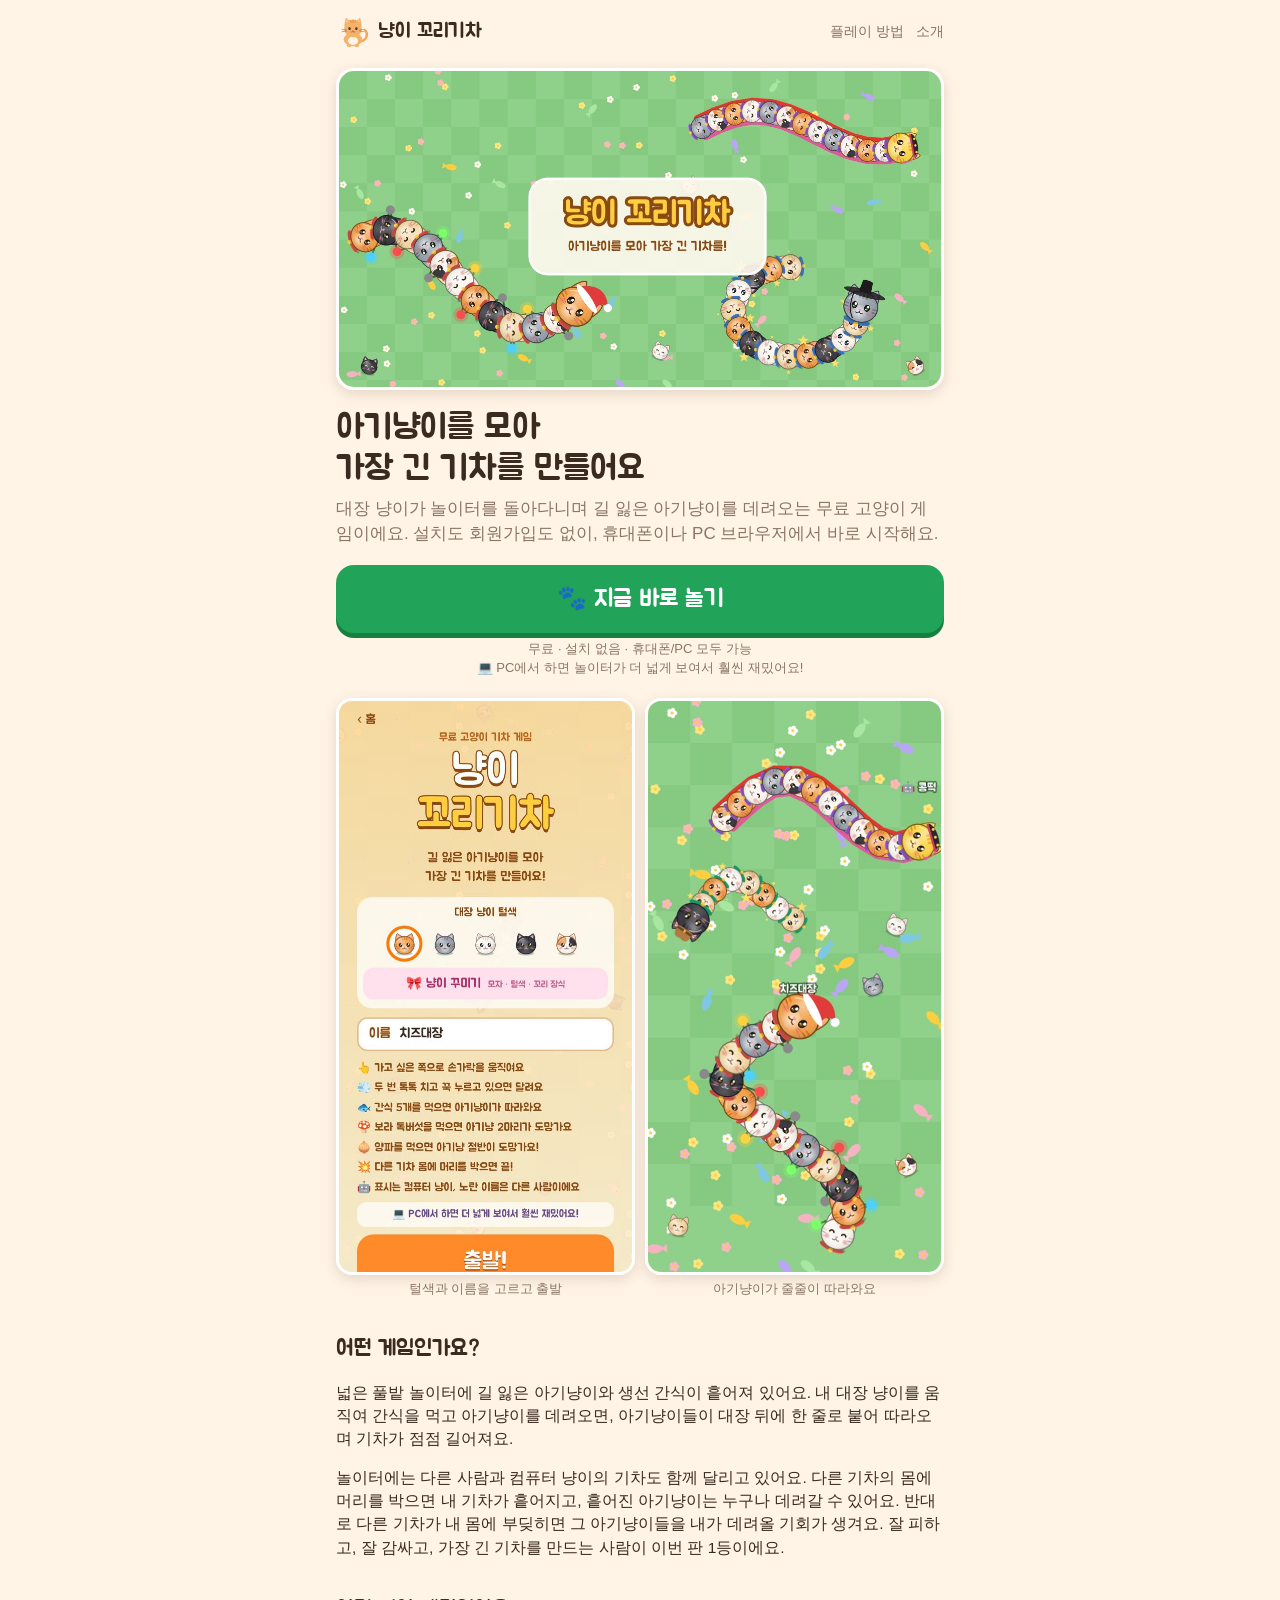
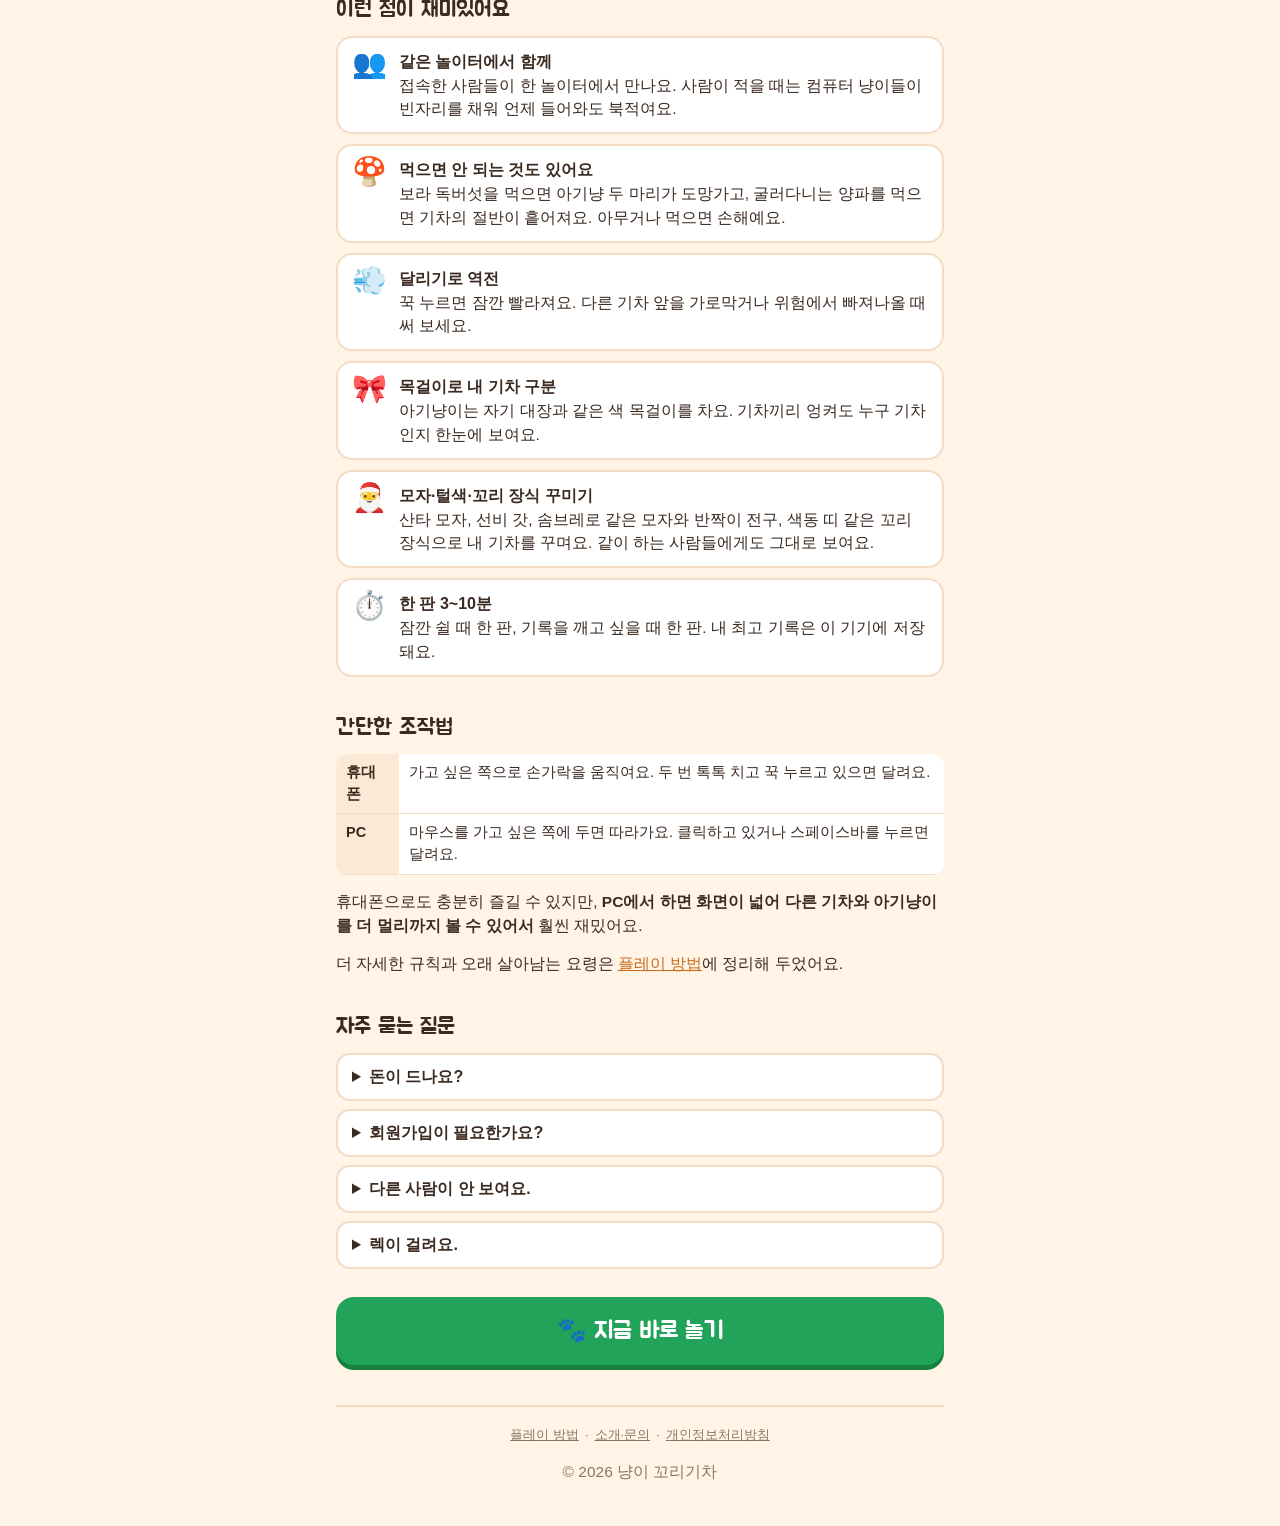
==== index.html @ c0234a65 "새 주소 nyangtrain.com 연결 (CNAME, 대표 주소·사이트맵 변경) Co-Authored-By: Claude Opus 5.5 <noreply@anthropic.com" ====
<!doctype html>
<html lang="ko">
<head>
  <meta charset="utf-8">
  <meta name="viewport" content="width=device-width, initial-scale=1, viewport-fit=cover">
  <title>냥이 꼬리기차 - 아기냥이를 모아 기차를 만드는 무료 고양이 게임</title>
  <meta name="description" content="대장 냥이가 길 잃은 아기냥이를 모아 줄줄이 기차를 만드는 무료 웹게임이에요. 설치 없이 휴대폰과 PC 브라우저에서 바로, 다른 사람들과 같은 놀이터에서 놀 수 있어요.">
  <meta name="theme-color" content="#8fd18a">
  <meta property="og:type" content="website">
  <meta property="og:title" content="냥이 꼬리기차">
  <meta property="og:description" content="아기냥이를 모아 가장 긴 고양이 기차를 만들어요. 설치 없이 바로 하는 무료 게임.">
  <meta property="og:image" content="https://nyangtrain.com/assets/img/og-cats.jpg">
  <meta property="og:image:width" content="1200">
  <meta property="og:image:height" content="630">
  <meta property="og:url" content="https://nyangtrain.com/">
  <link rel="canonical" href="https://nyangtrain.com/">
  <link rel="icon" href="assets/cat.svg" type="image/svg+xml">
  <link rel="preconnect" href="https://fonts.googleapis.com">
  <link rel="preconnect" href="https://fonts.gstatic.com" crossorigin>
  <link href="https://fonts.googleapis.com/css2?family=Jua&display=swap" rel="stylesheet">
  <link rel="stylesheet" href="assets/style.css">
  <link rel="stylesheet" href="assets/site.css">
</head>
<body class="page">
  <header class="top">
    <a class="logo" href="./"><img src="assets/cat.svg" alt="">냥이 꼬리기차</a>
    <nav><a href="guide.html">플레이 방법</a><a href="about.html">소개</a></nav>
  </header>

  <main>
    <a href="play/"><img src="assets/img/og-cats.jpg" width="1200" height="630" alt="모자를 쓴 대장 냥이들이 아기냥이 기차를 끌고 가는 그림" style="width:100%;height:auto;border-radius:18px;border:3px solid #fff;box-shadow:0 4px 14px rgba(80,50,20,.15);margin-top:6px;display:block"></a>
    <h1>아기냥이를 모아<br>가장 긴 기차를 만들어요</h1>
    <p class="lead">대장 냥이가 놀이터를 돌아다니며 길 잃은 아기냥이를 데려오는 무료 고양이 게임이에요. 설치도 회원가입도 없이, 휴대폰이나 PC 브라우저에서 바로 시작해요.</p>
    <a class="play-btn" href="play/">🐾 지금 바로 놀기</a>
    <p class="small">무료 · 설치 없음 · 휴대폰/PC 모두 가능<br>💻 PC에서 하면 놀이터가 더 넓게 보여서 훨씬 재밌어요!</p>

    <div class="shots">
      <figure style="margin:0"><img src="assets/img/start.jpg" width="390" height="760" alt="냥이 꼬리기차 시작 화면: 대장 냥이 털색과 이름을 고르는 화면"><figcaption>털색과 이름을 고르고 출발</figcaption></figure>
      <figure style="margin:0"><img src="assets/img/play.jpg" width="390" height="760" alt="모자를 쓴 대장 냥이 뒤로 아기냥이들이 줄지어 따라오는 그림"><figcaption>아기냥이가 줄줄이 따라와요</figcaption></figure>
    </div>

    <h2>어떤 게임인가요?</h2>
    <p>넓은 풀밭 놀이터에 길 잃은 아기냥이와 생선 간식이 흩어져 있어요. 내 대장 냥이를 움직여 간식을 먹고 아기냥이를 데려오면, 아기냥이들이 대장 뒤에 한 줄로 붙어 따라오며 기차가 점점 길어져요.</p>
    <p>놀이터에는 다른 사람과 컴퓨터 냥이의 기차도 함께 달리고 있어요. 다른 기차의 몸에 머리를 박으면 내 기차가 흩어지고, 흩어진 아기냥이는 누구나 데려갈 수 있어요. 반대로 다른 기차가 내 몸에 부딪히면 그 아기냥이들을 내가 데려올 기회가 생겨요. 잘 피하고, 잘 감싸고, 가장 긴 기차를 만드는 사람이 이번 판 1등이에요.</p>

    <h2>이런 점이 재미있어요</h2>
    <ul class="cards">
      <li class="item"><span class="ico">👥</span><span><b>같은 놀이터에서 함께</b>접속한 사람들이 한 놀이터에서 만나요. 사람이 적을 때는 컴퓨터 냥이들이 빈자리를 채워 언제 들어와도 북적여요.</span></li>
      <li class="item"><span class="ico">🍄</span><span><b>먹으면 안 되는 것도 있어요</b>보라 독버섯을 먹으면 아기냥 두 마리가 도망가고, 굴러다니는 양파를 먹으면 기차의 절반이 흩어져요. 아무거나 먹으면 손해예요.</span></li>
      <li class="item"><span class="ico">💨</span><span><b>달리기로 역전</b>꾹 누르면 잠깐 빨라져요. 다른 기차 앞을 가로막거나 위험에서 빠져나올 때 써 보세요.</span></li>
      <li class="item"><span class="ico">🎀</span><span><b>목걸이로 내 기차 구분</b>아기냥이는 자기 대장과 같은 색 목걸이를 차요. 기차끼리 엉켜도 누구 기차인지 한눈에 보여요.</span></li>
      <li class="item"><span class="ico">🎅</span><span><b>모자·털색·꼬리 장식 꾸미기</b>산타 모자, 선비 갓, 솜브레로 같은 모자와 반짝이 전구, 색동 띠 같은 꼬리 장식으로 내 기차를 꾸며요. 같이 하는 사람들에게도 그대로 보여요.</span></li>
      <li class="item"><span class="ico">⏱️</span><span><b>한 판 3~10분</b>잠깐 쉴 때 한 판, 기록을 깨고 싶을 때 한 판. 내 최고 기록은 이 기기에 저장돼요.</span></li>
    </ul>

    <h2>간단한 조작법</h2>
    <table>
      <tr><th>휴대폰</th><td>가고 싶은 쪽으로 손가락을 움직여요. 두 번 톡톡 치고 꾹 누르고 있으면 달려요.</td></tr>
      <tr><th>PC</th><td>마우스를 가고 싶은 쪽에 두면 따라가요. 클릭하고 있거나 스페이스바를 누르면 달려요.</td></tr>
    </table>
    <p>휴대폰으로도 충분히 즐길 수 있지만, <b>PC에서 하면 화면이 넓어 다른 기차와 아기냥이를 더 멀리까지 볼 수 있어서</b> 훨씬 재밌어요.</p>
    <p>더 자세한 규칙과 오래 살아남는 요령은 <a href="guide.html">플레이 방법</a>에 정리해 두었어요.</p>

    <h2>자주 묻는 질문</h2>
    <details><summary>돈이 드나요?</summary><p>아니요. 게임은 모두 무료예요. 사이트 운영을 위해 광고가 붙을 수 있어요. 원하는 사람만 짧은 광고를 보고 꾸미기를 하나씩 열 수 있고, 꾸미기는 모양만 바뀌고 실력에는 영향이 없어요.</p></details>
    <details><summary>회원가입이 필요한가요?</summary><p>필요 없어요. 이름은 게임 안에서 보일 별명만 적으면 되고, 비워 두어도 돼요. 최고 기록과 고른 털색은 이 기기의 브라우저에만 저장돼요.</p></details>
    <details><summary>다른 사람이 안 보여요.</summary><p>같은 시간에 접속한 사람이 없거나, 서버가 잠깐 쉬고 있으면 컴퓨터 냥이들과 놀게 돼요. 이름 앞에 🤖가 붙은 기차가 컴퓨터 냥이, 노란 이름이 다른 사람이에요. 서버가 처음 깨어날 때는 몇 초 걸릴 수 있어요.</p></details>
    <details><summary>렉이 걸려요.</summary><p>서버는 한국과 가까운 도쿄에 있어요. 와이파이가 약하거나 데이터가 느릴 때 기차가 끊겨 보일 수 있어요. 다른 탭과 앱을 닫고 다시 들어와 보세요.</p></details>

    <a class="play-btn" href="play/" style="margin-top:28px">🐾 지금 바로 놀기</a>
  </main>

  <footer>
    <a href="guide.html">플레이 방법</a>·<a href="about.html">소개·문의</a>·<a href="privacy.html">개인정보처리방침</a>
    <p>© 2026 냥이 꼬리기차</p>
  </footer>
</body>
</html>
---- assets/style.css ----
:root {
  --bg: #fff4e6;
  --card: #ffffff;
  --text: #3b2a20;
  --muted: #8a7566;
  --accent: #f2994a;
  --line: #f3dcc4;
}

* { box-sizing: border-box; }

html, body { margin: 0; }

body {
  background: var(--bg);
  color: var(--text);
  font-family: -apple-system, BlinkMacSystemFont, "Apple SD Gothic Neo", "Noto Sans KR", "Malgun Gothic", sans-serif;
  line-height: 1.5;
  max-width: 480px;
  margin: 0 auto;
  padding: 0 16px env(safe-area-inset-bottom);
  -webkit-tap-highlight-color: transparent;
}

.hero {
  text-align: center;
  padding: 32px 0 16px;
}

.hero-cat {
  width: 160px;
  height: 160px;
  animation: bob 2.4s ease-in-out infinite;
}

@keyframes bob {
  0%, 100% { transform: translateY(0); }
  50% { transform: translateY(-6px); }
}

h1 {
  font-size: 28px;
  margin: 8px 0 0;
}

.tagline {
  color: var(--muted);
  margin: 4px 0 0;
}

.section-title {
  font-size: 18px;
  margin: 24px 0 12px;
}

.game-list {
  list-style: none;
  margin: 0;
  padding: 0;
  display: grid;
  gap: 12px;
}

.game-card {
  display: flex;
  align-items: center;
  gap: 14px;
  background: var(--card);
  border: 2px solid var(--line);
  border-radius: 18px;
  padding: 14px 16px;
  color: inherit;
  text-decoration: none;
}

a.game-card:active { transform: scale(0.98); }

.game-card.soon { opacity: 0.75; }

.game-icon { font-size: 34px; }

.game-text {
  display: flex;
  flex-direction: column;
  flex: 1;
  min-width: 0;
}

.game-text small { color: var(--muted); }

.badge {
  font-size: 12px;
  background: var(--line);
  color: var(--muted);
  border-radius: 999px;
  padding: 3px 10px;
  white-space: nowrap;
}

footer {
  text-align: center;
  color: var(--muted);
  font-size: 13px;
  padding: 40px 0 24px;
}

@media (prefers-reduced-motion: reduce) {
  .hero-cat { animation: none; }
}

.badge.play {
  background: var(--accent);
  color: #fff;
}

/* 게임 결과 창의 전체 순위표 (assets/ranking.js) */
dialog { max-height: calc(100dvh - 32px); overflow-y: auto; }

.ranking {
  margin-top: 18px;
  padding-top: 14px;
  border-top: 2px dashed var(--line);
  text-align: left;
}

.ranking-title { margin: 0 0 8px; font-weight: 700; text-align: center; }

.ranking-form { display: flex; gap: 8px; }

.ranking-form[hidden] { display: none; }

.ranking-form input {
  flex: 1;
  min-width: 0;
  font: inherit;
  font-size: 16px;
  padding: 8px 12px;
  border: 2px solid var(--line);
  border-radius: 12px;
}

dialog .ranking-form button {
  width: auto;
  padding: 8px 16px;
  font-size: 16px;
}

.ranking-message { margin: 6px 0 8px; font-size: 13px; color: var(--muted); text-align: center; min-height: 1em; }

.ranking-list { list-style: none; margin: 0; padding: 0; font-size: 15px; }

.ranking-list li { display: flex; align-items: center; gap: 10px; padding: 5px 8px; border-radius: 10px; }

.ranking-list li:nth-child(odd) { background: var(--bg); }

.ranking-list li.mine { background: #ffe0b8; font-weight: 700; }

.ranking-list .rank { width: 22px; text-align: center; color: var(--muted); }

.ranking-list .who { flex: 1; min-width: 0; overflow: hidden; text-overflow: ellipsis; white-space: nowrap; }

.ranking-list .ranking-empty { justify-content: center; color: var(--muted); background: none; }

footer a { color: inherit; }
---- assets/site.css ----
/* 소개·안내 페이지 공통 모양 (게임 화면은 play/cattrain.css) */
body.page { max-width: 640px; }
.page header.top { display: flex; align-items: center; justify-content: space-between; padding: 14px 0; }
.page .logo { display: flex; align-items: center; gap: 8px; color: var(--text); text-decoration: none; font-family: 'Jua', sans-serif; font-size: 20px; }
.page .logo img { width: 34px; height: 34px; }
.page nav a { color: var(--muted); text-decoration: none; font-size: 14px; margin-left: 12px; }
.page nav a:hover { color: var(--text); }
.page h1 { font-family: 'Jua', sans-serif; font-weight: normal; font-size: 34px; line-height: 1.2; margin: 18px 0 6px; }
.page h2 { font-family: 'Jua', sans-serif; font-weight: normal; font-size: 22px; margin: 34px 0 10px; }
.page h3 { font-size: 16px; margin: 18px 0 4px; }
.page p, .page li { font-size: 15.5px; }
.page .lead { color: var(--muted); font-size: 17px; margin: 0 0 18px; }
.page .play-btn { display: block; text-align: center; background: #22a35a; color: #fff; text-decoration: none; font-family: 'Jua', sans-serif; font-size: 24px; padding: 16px; border-radius: 18px; box-shadow: 0 5px 0 #17803f; margin: 8px 0 6px; }
.page .play-btn:active { transform: translateY(3px); box-shadow: 0 2px 0 #17803f; }
.page .small { color: var(--muted); font-size: 13px; text-align: center; margin: 0 0 18px; }
.page .shots { display: grid; grid-template-columns: 1fr 1fr; gap: 10px; margin: 20px 0; }
.page .shots img { width: 100%; height: auto; border-radius: 16px; border: 3px solid #fff; box-shadow: 0 4px 14px rgba(80, 50, 20, .15); display: block; }
.page .shots figcaption { text-align: center; color: var(--muted); font-size: 13px; margin-top: 4px; }
.page .cards { list-style: none; padding: 0; margin: 0; display: grid; gap: 10px; }
.page .cards li { background: var(--card); border: 2px solid var(--line); border-radius: 16px; padding: 12px 14px; }
.page .cards b { display: block; font-size: 16px; }
.page .item { display: flex; gap: 12px; align-items: flex-start; }
.page .item .ico { font-size: 28px; line-height: 1; flex: 0 0 34px; text-align: center; }
.page details { background: var(--card); border: 2px solid var(--line); border-radius: 14px; padding: 10px 14px; margin: 8px 0; }
.page summary { font-weight: 700; cursor: pointer; }
.page table { width: 100%; border-collapse: collapse; background: var(--card); border-radius: 12px; overflow: hidden; font-size: 14.5px; }
.page th, .page td { border-bottom: 1px solid var(--line); padding: 8px 10px; text-align: left; vertical-align: top; }
.page th { background: #fbe9d6; }
.page footer { margin: 40px 0 0; padding: 18px 0 28px; border-top: 2px solid var(--line); color: var(--muted); font-size: 13px; text-align: center; }
.page footer a { color: var(--muted); margin: 0 6px; }
.page a { color: #c96a1b; }
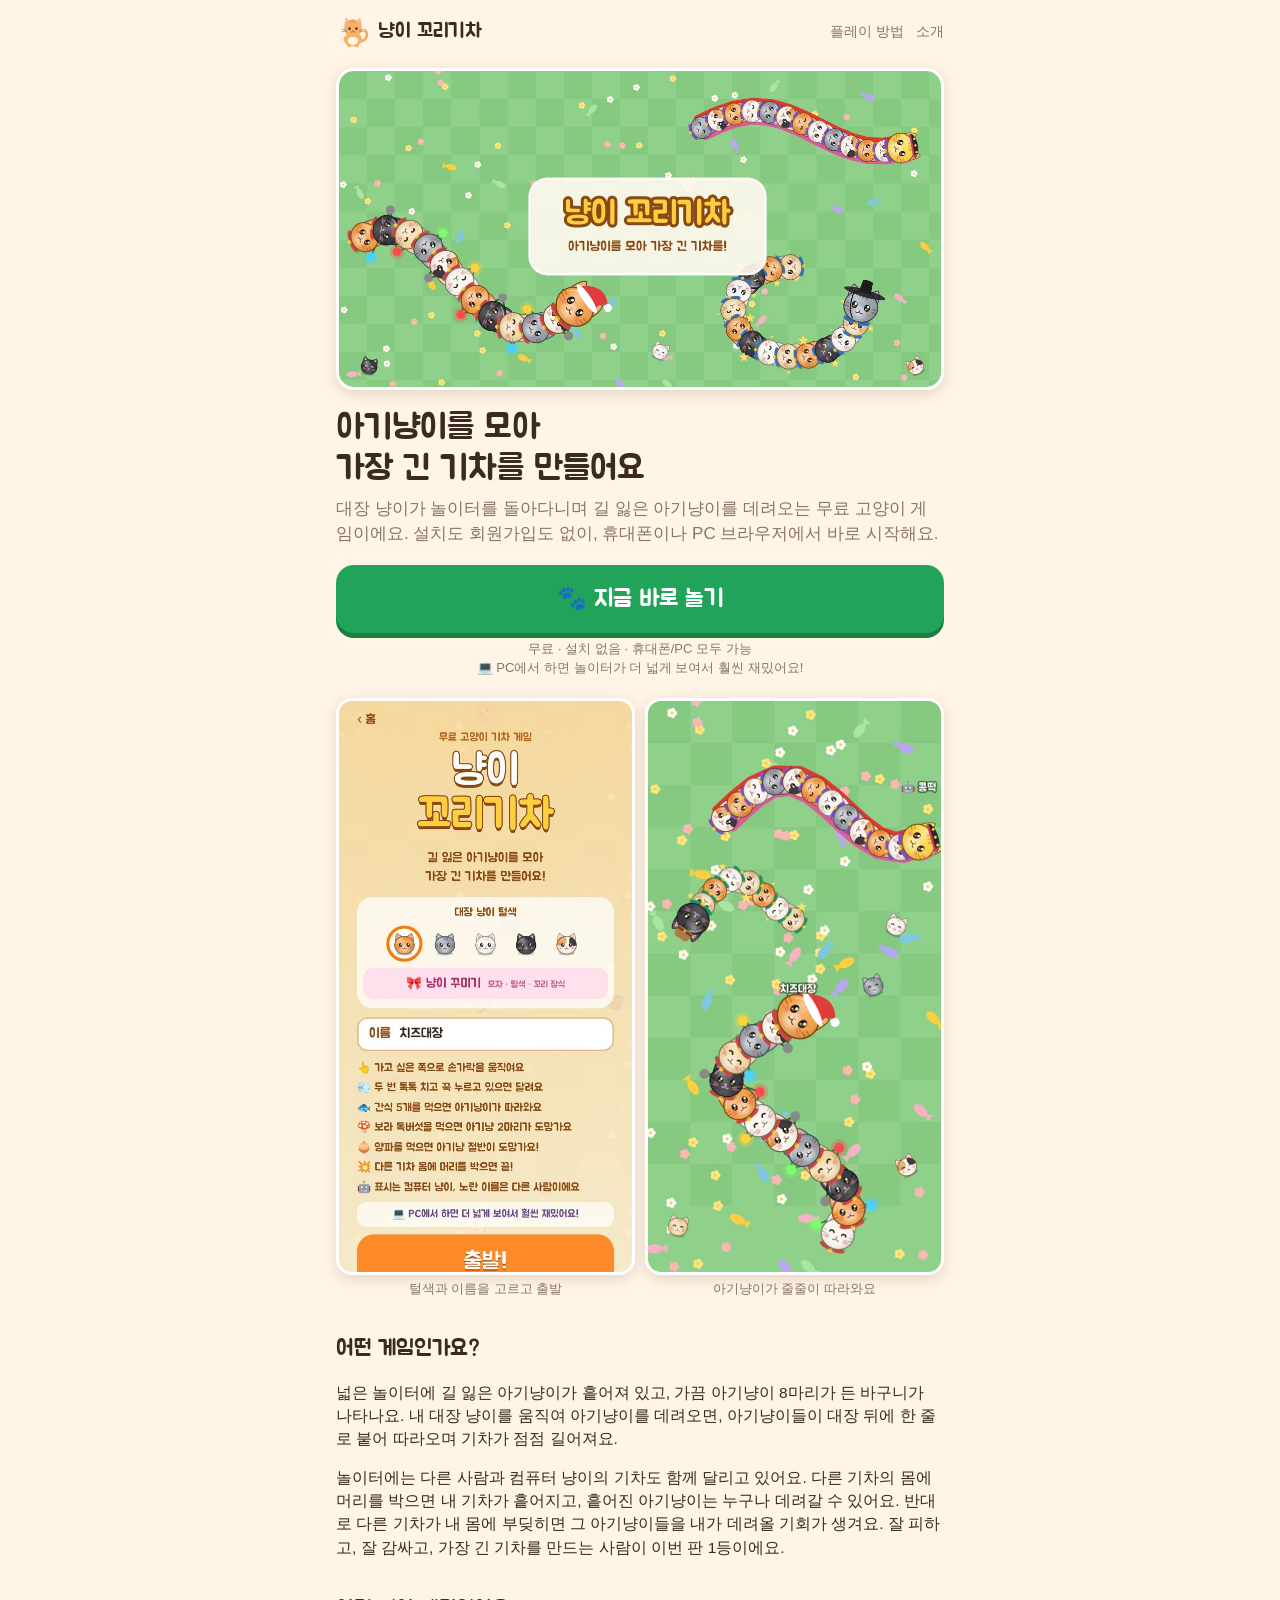
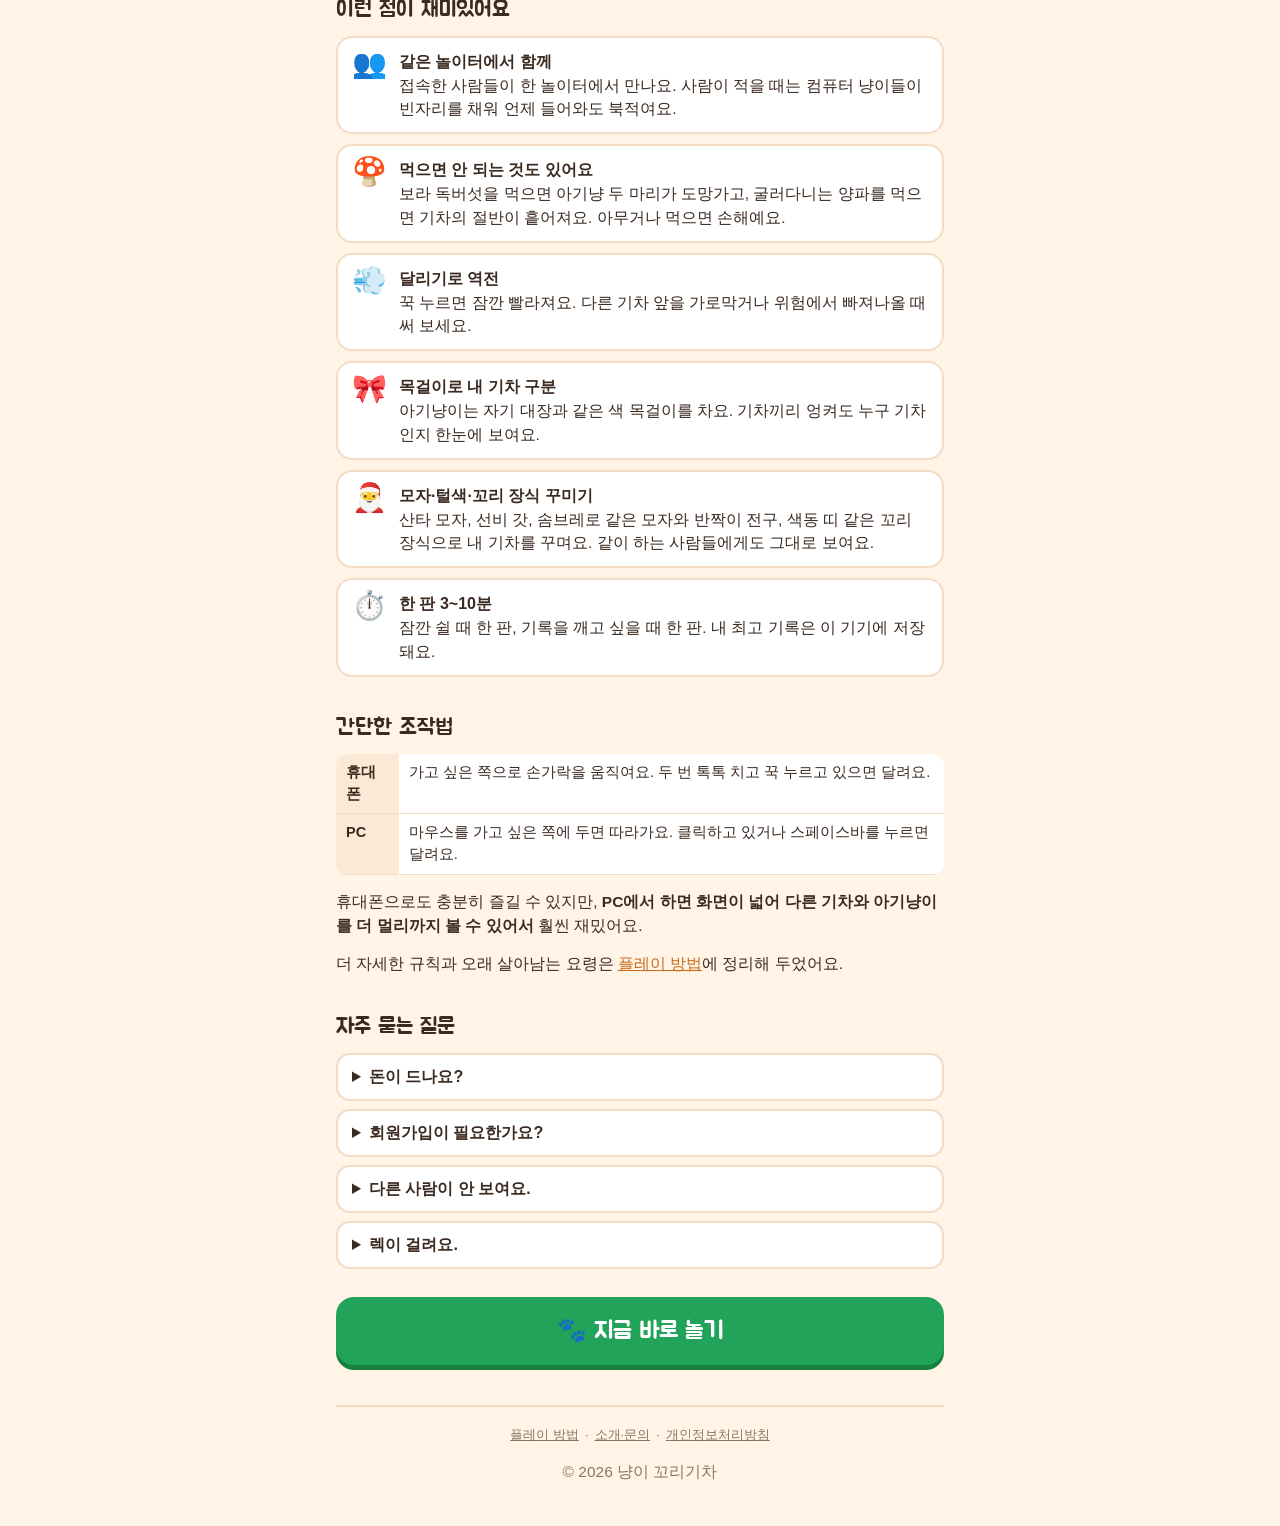
==== commit b952c645: "꼬리기차: 물고기 간식을 빼고 아기냥 바구니 이벤트 추가 Co-Authored-By: Claude Opus 5.5 <noreply@anthropic.com>" ====
--- a/index.html
+++ b/index.html
@@ -13,6 +13,7 @@
   <meta property="og:image:width" content="1200">
   <meta property="og:image:height" content="630">
   <meta property="og:url" content="https://nyangtrain.com/">
+  <meta name="naver-site-verification" content="bfc2e27ac45e4bbccffbcf8ea207dc15d683a55f">
   <link rel="canonical" href="https://nyangtrain.com/">
   <link rel="icon" href="assets/cat.svg" type="image/svg+xml">
   <link rel="preconnect" href="https://fonts.googleapis.com">
@@ -20,6 +21,7 @@
   <link href="https://fonts.googleapis.com/css2?family=Jua&display=swap" rel="stylesheet">
   <link rel="stylesheet" href="assets/style.css">
   <link rel="stylesheet" href="assets/site.css">
+  <script async src="https://pagead2.googlesyndication.com/pagead/js/adsbygoogle.js?client=ca-pub-5781805498180631" crossorigin="anonymous"></script>
 </head>
 <body class="page">
   <header class="top">
@@ -40,7 +42,7 @@
     </div>
 
     <h2>어떤 게임인가요?</h2>
-    <p>넓은 풀밭 놀이터에 길 잃은 아기냥이와 생선 간식이 흩어져 있어요. 내 대장 냥이를 움직여 간식을 먹고 아기냥이를 데려오면, 아기냥이들이 대장 뒤에 한 줄로 붙어 따라오며 기차가 점점 길어져요.</p>
+    <p>넓은 놀이터에 길 잃은 아기냥이가 흩어져 있고, 가끔 아기냥이 8마리가 든 바구니가 나타나요. 내 대장 냥이를 움직여 아기냥이를 데려오면, 아기냥이들이 대장 뒤에 한 줄로 붙어 따라오며 기차가 점점 길어져요.</p>
     <p>놀이터에는 다른 사람과 컴퓨터 냥이의 기차도 함께 달리고 있어요. 다른 기차의 몸에 머리를 박으면 내 기차가 흩어지고, 흩어진 아기냥이는 누구나 데려갈 수 있어요. 반대로 다른 기차가 내 몸에 부딪히면 그 아기냥이들을 내가 데려올 기회가 생겨요. 잘 피하고, 잘 감싸고, 가장 긴 기차를 만드는 사람이 이번 판 1등이에요.</p>
 
     <h2>이런 점이 재미있어요</h2>
@@ -62,7 +64,7 @@
     <p>더 자세한 규칙과 오래 살아남는 요령은 <a href="guide.html">플레이 방법</a>에 정리해 두었어요.</p>
 
     <h2>자주 묻는 질문</h2>
-    <details><summary>돈이 드나요?</summary><p>아니요. 게임은 모두 무료예요. 사이트 운영을 위해 광고가 붙을 수 있어요. 원하는 사람만 짧은 광고를 보고 꾸미기를 하나씩 열 수 있고, 꾸미기는 모양만 바뀌고 실력에는 영향이 없어요.</p></details>
+    <details><summary>돈이 드나요?</summary><p>아니요. 게임은 모두 무료예요. 사이트 운영을 위해 광고가 붙을 수 있어요. 원하는 사람만 짧은 광고를 한 번 보고 꾸미기를 마음껏 고를 수 있고, 꾸미기는 모양만 바뀌고 실력에는 영향이 없어요.</p></details>
     <details><summary>회원가입이 필요한가요?</summary><p>필요 없어요. 이름은 게임 안에서 보일 별명만 적으면 되고, 비워 두어도 돼요. 최고 기록과 고른 털색은 이 기기의 브라우저에만 저장돼요.</p></details>
     <details><summary>다른 사람이 안 보여요.</summary><p>같은 시간에 접속한 사람이 없거나, 서버가 잠깐 쉬고 있으면 컴퓨터 냥이들과 놀게 돼요. 이름 앞에 🤖가 붙은 기차가 컴퓨터 냥이, 노란 이름이 다른 사람이에요. 서버가 처음 깨어날 때는 몇 초 걸릴 수 있어요.</p></details>
     <details><summary>렉이 걸려요.</summary><p>서버는 한국과 가까운 도쿄에 있어요. 와이파이가 약하거나 데이터가 느릴 때 기차가 끊겨 보일 수 있어요. 다른 탭과 앱을 닫고 다시 들어와 보세요.</p></details>
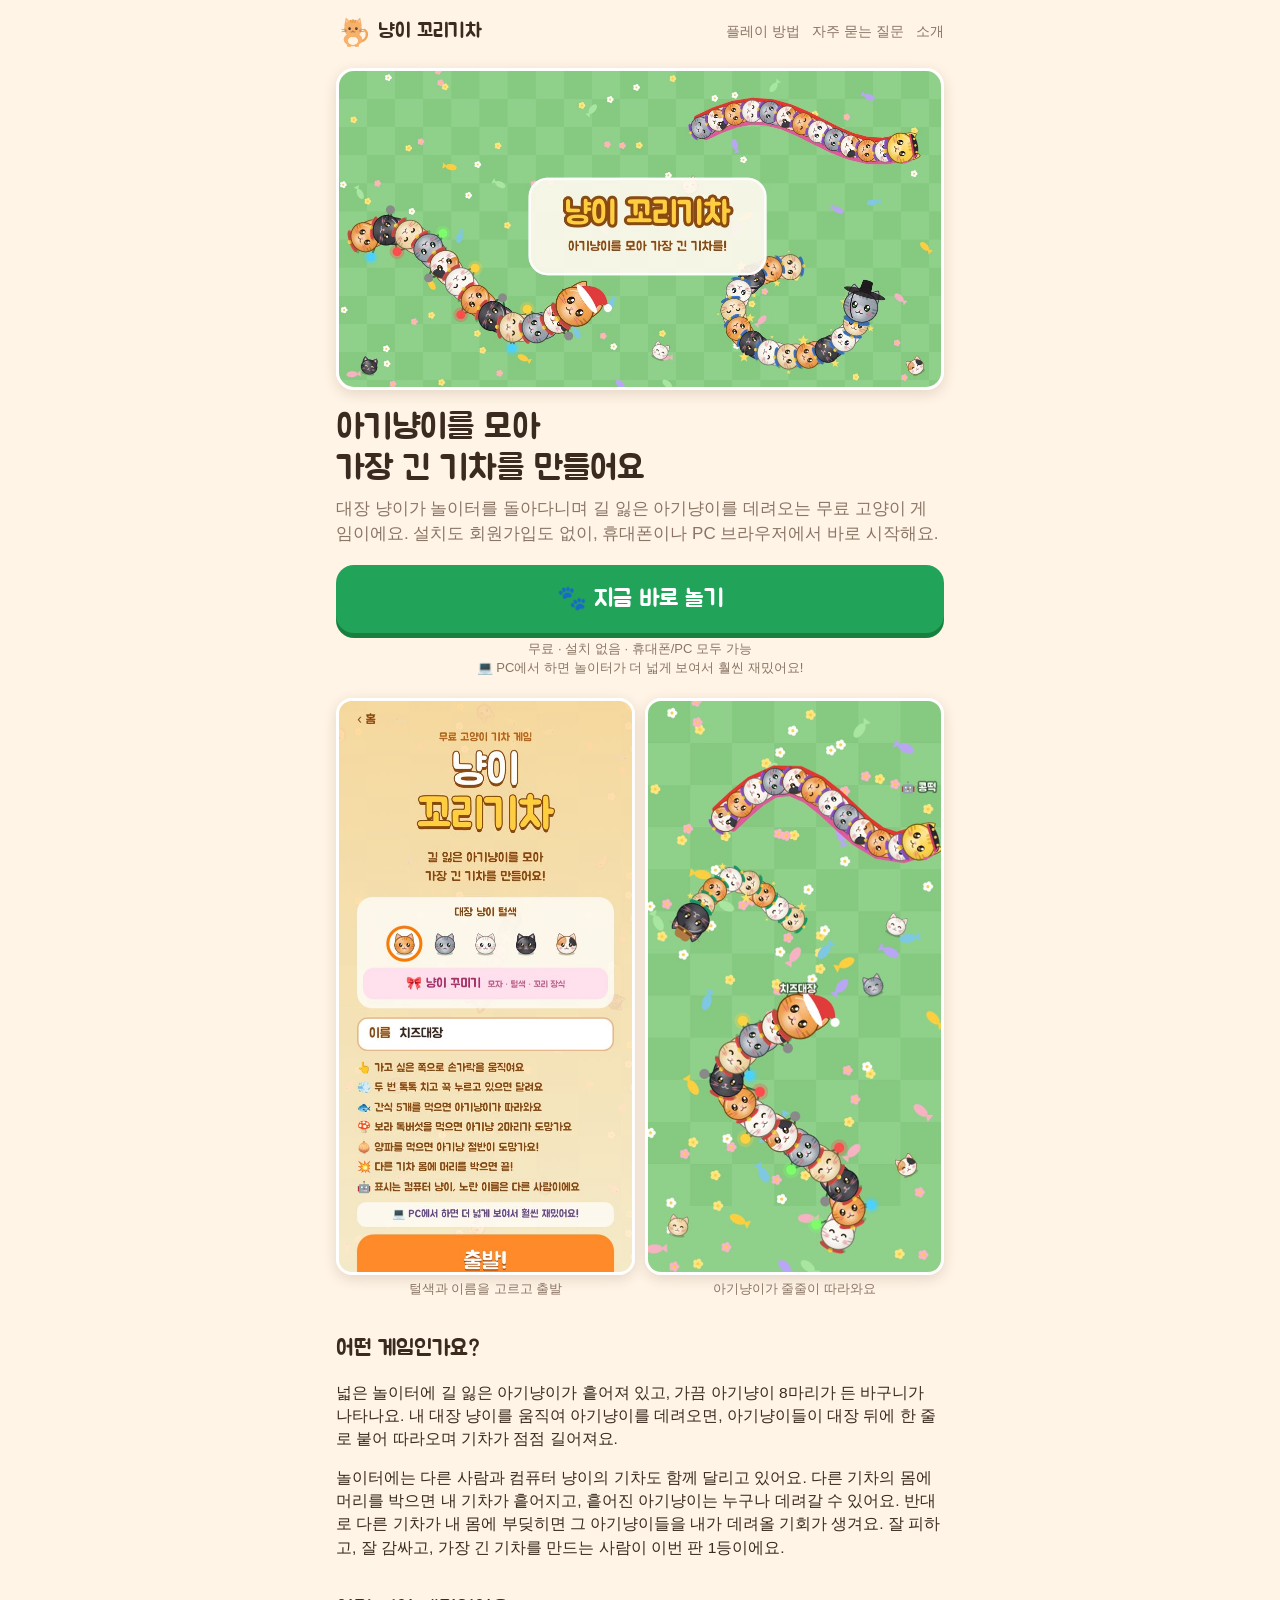
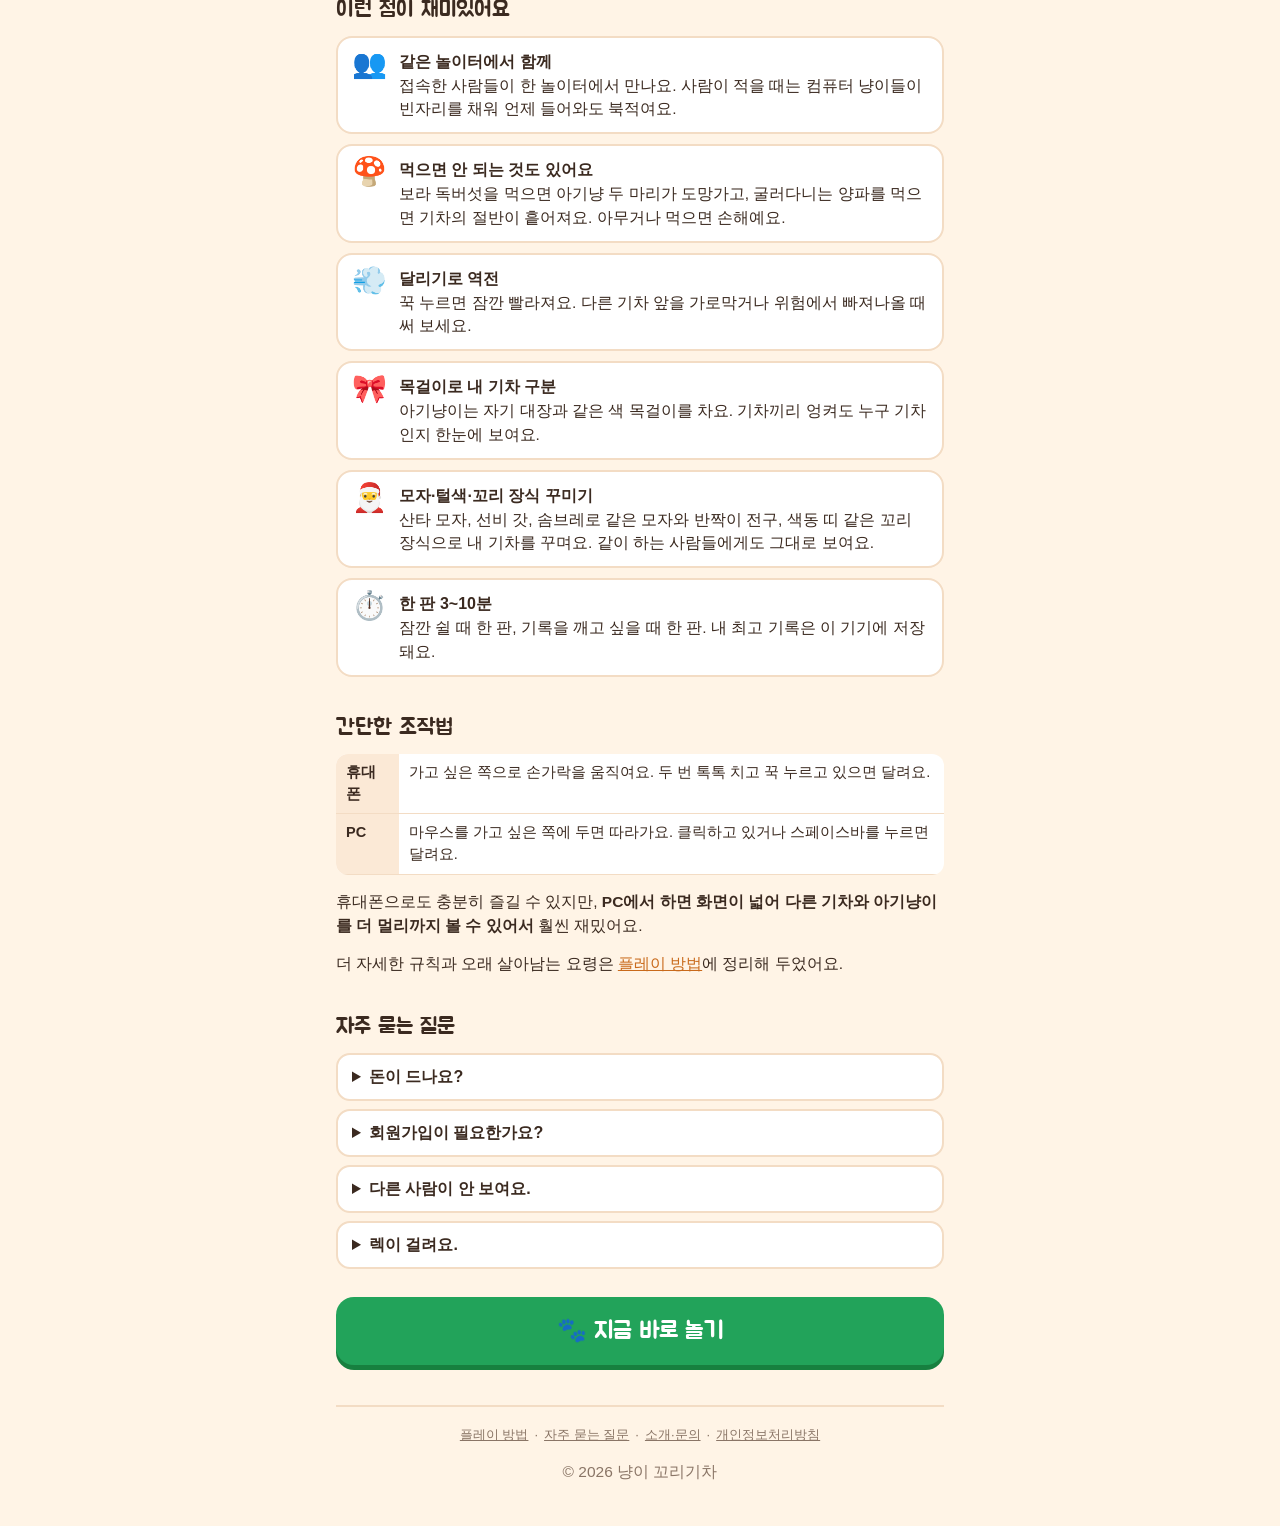
==== commit 9bb6a29c: "자주 묻는 질문 페이지 추가, 메뉴·사이트맵에 연결 Co-Authored-By: Claude Opus 5.5 <noreply@anthropic.com>" ====
--- a/index.html
+++ b/index.html
@@ -26,7 +26,7 @@
 <body class="page">
   <header class="top">
     <a class="logo" href="./"><img src="assets/cat.svg" alt="">냥이 꼬리기차</a>
-    <nav><a href="guide.html">플레이 방법</a><a href="about.html">소개</a></nav>
+    <nav><a href="guide.html">플레이 방법</a><a href="faq.html">자주 묻는 질문</a><a href="about.html">소개</a></nav>
   </header>
 
   <main>
@@ -73,7 +73,7 @@
   </main>
 
   <footer>
-    <a href="guide.html">플레이 방법</a>·<a href="about.html">소개·문의</a>·<a href="privacy.html">개인정보처리방침</a>
+    <a href="guide.html">플레이 방법</a>·<a href="faq.html">자주 묻는 질문</a>·<a href="about.html">소개·문의</a>·<a href="privacy.html">개인정보처리방침</a>
     <p>© 2026 냥이 꼬리기차</p>
   </footer>
 </body>
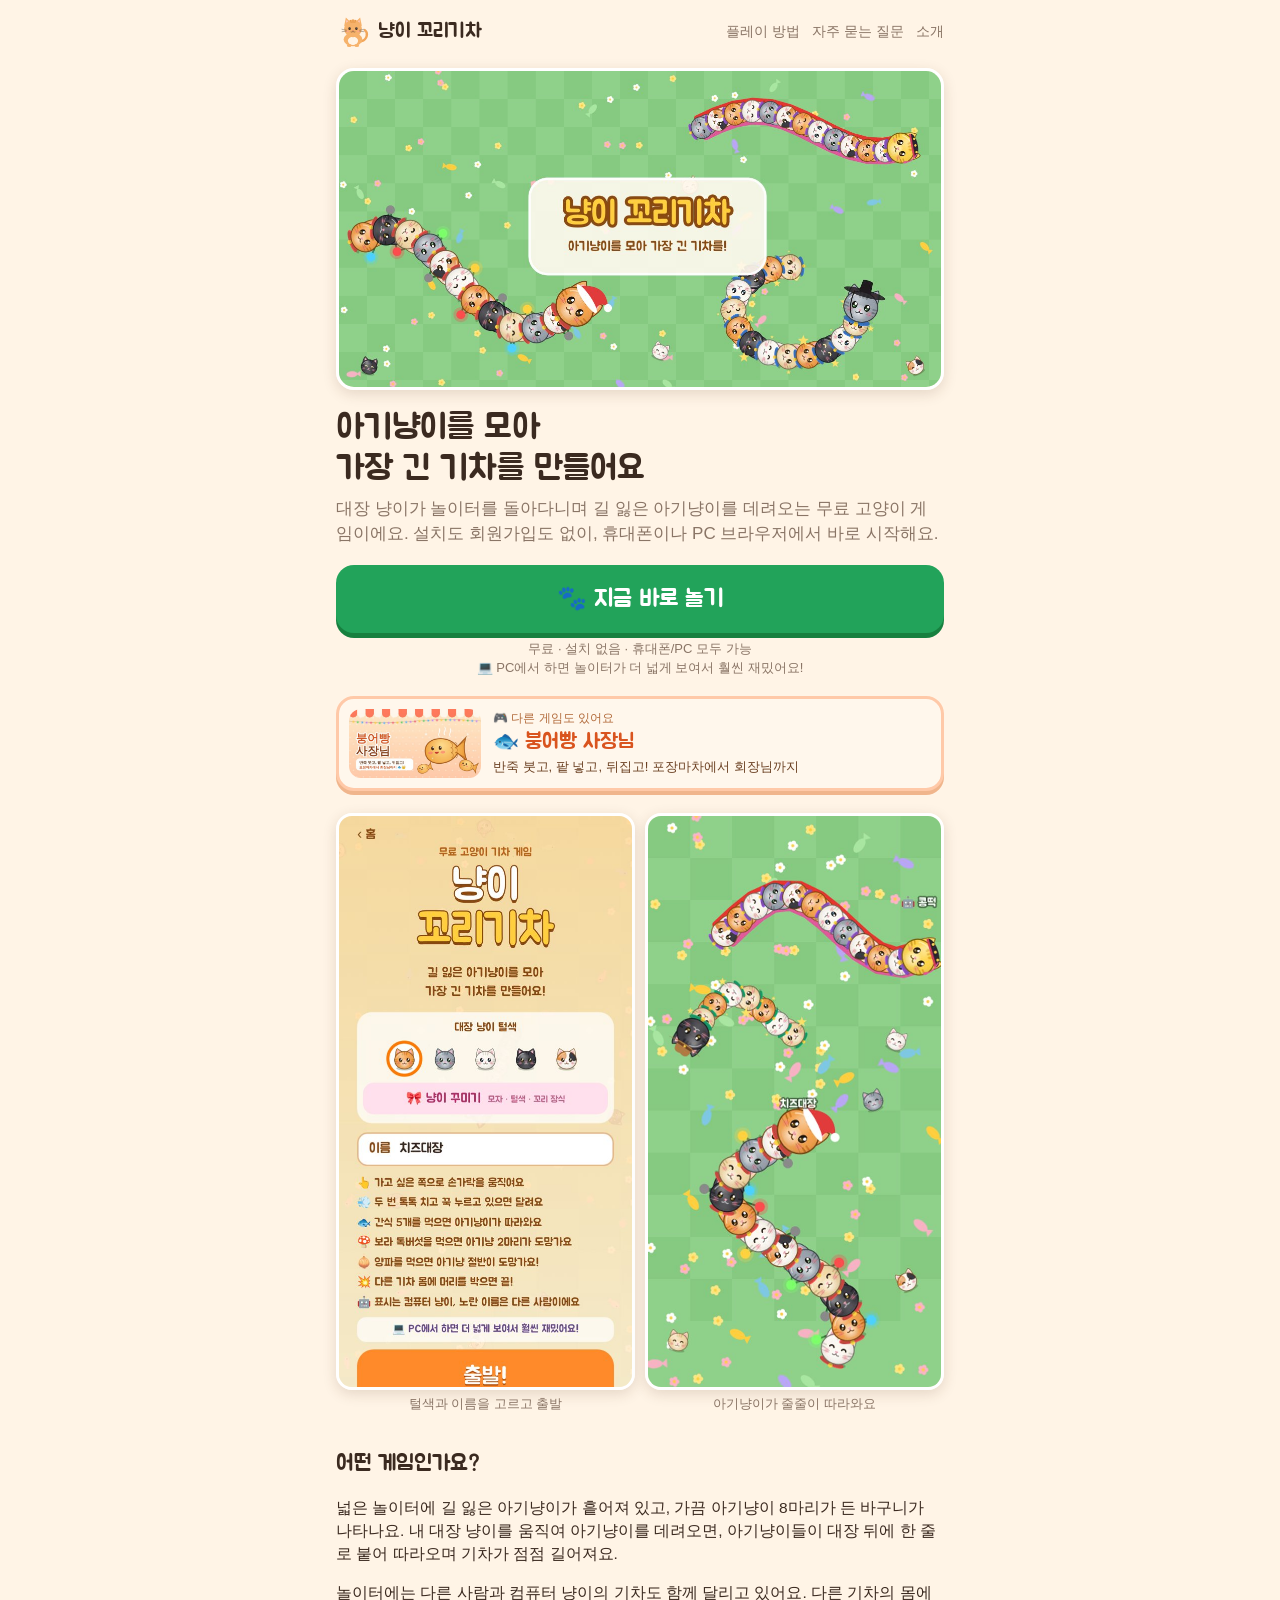
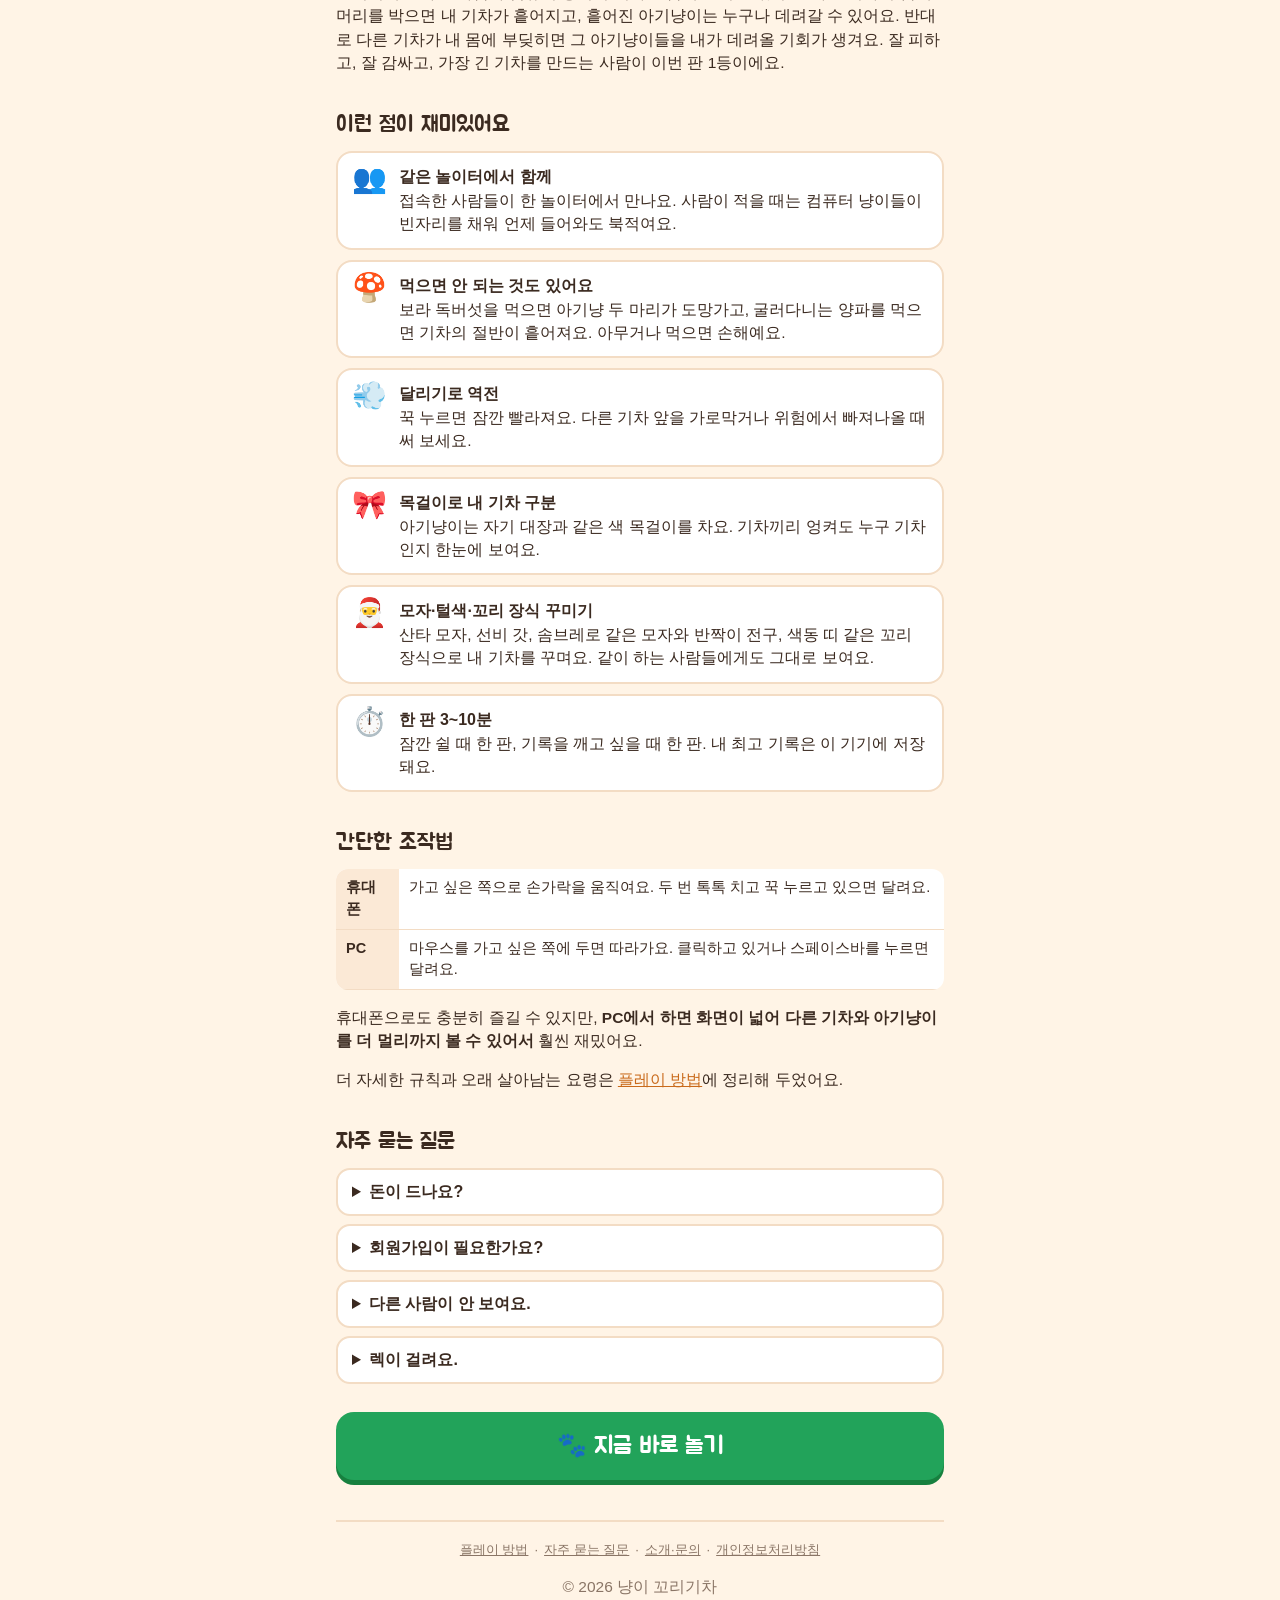
==== commit a8403968: "꼬리기차: 홈 화면·결과창에 붕어빵 사장님 링크 Co-Authored-By: Claude Opus 5.5 <noreply@anthropic.com>" ====
--- a/index.html
+++ b/index.html
@@ -35,6 +35,11 @@
     <p class="lead">대장 냥이가 놀이터를 돌아다니며 길 잃은 아기냥이를 데려오는 무료 고양이 게임이에요. 설치도 회원가입도 없이, 휴대폰이나 PC 브라우저에서 바로 시작해요.</p>
     <a class="play-btn" href="play/">🐾 지금 바로 놀기</a>
     <p class="small">무료 · 설치 없음 · 휴대폰/PC 모두 가능<br>💻 PC에서 하면 놀이터가 더 넓게 보여서 훨씬 재밌어요!</p>
+
+    <a class="more-game" href="https://myolong.github.io/haru/">
+      <img src="assets/img/bungeo.jpg" width="480" height="252" alt="붕어빵 캐릭터가 웃고 있는 붕어빵 사장님 게임 그림">
+      <span><small>🎮 다른 게임도 있어요</small><b>🐟 붕어빵 사장님</b>반죽 붓고, 팥 넣고, 뒤집고! 포장마차에서 회장님까지</span>
+    </a>
 
     <div class="shots">
       <figure style="margin:0"><img src="assets/img/start.jpg" width="390" height="760" alt="냥이 꼬리기차 시작 화면: 대장 냥이 털색과 이름을 고르는 화면"><figcaption>털색과 이름을 고르고 출발</figcaption></figure>
--- a/assets/site.css
+++ b/assets/site.css
@@ -29,3 +29,9 @@
 .page footer { margin: 40px 0 0; padding: 18px 0 28px; border-top: 2px solid var(--line); color: var(--muted); font-size: 13px; text-align: center; }
 .page footer a { color: var(--muted); margin: 0 6px; }
 .page a { color: #c96a1b; }
+
+.page .more-game { display: flex; align-items: center; gap: 12px; margin: 0 0 22px; padding: 10px; background: #fff7ec; border: 3px solid #ffc9a8; border-radius: 18px; text-decoration: none; color: #6b4022; box-shadow: 0 4px 0 #f0b58c; }
+.page .more-game img { width: 132px; height: auto; border-radius: 12px; flex: none; }
+.page .more-game span { display: flex; flex-direction: column; font-size: 13px; line-height: 1.45; }
+.page .more-game small { color: #b26a3a; font-size: 12px; }
+.page .more-game b { font-family: 'Jua', sans-serif; font-weight: 400; font-size: 21px; color: #d9541e; }
